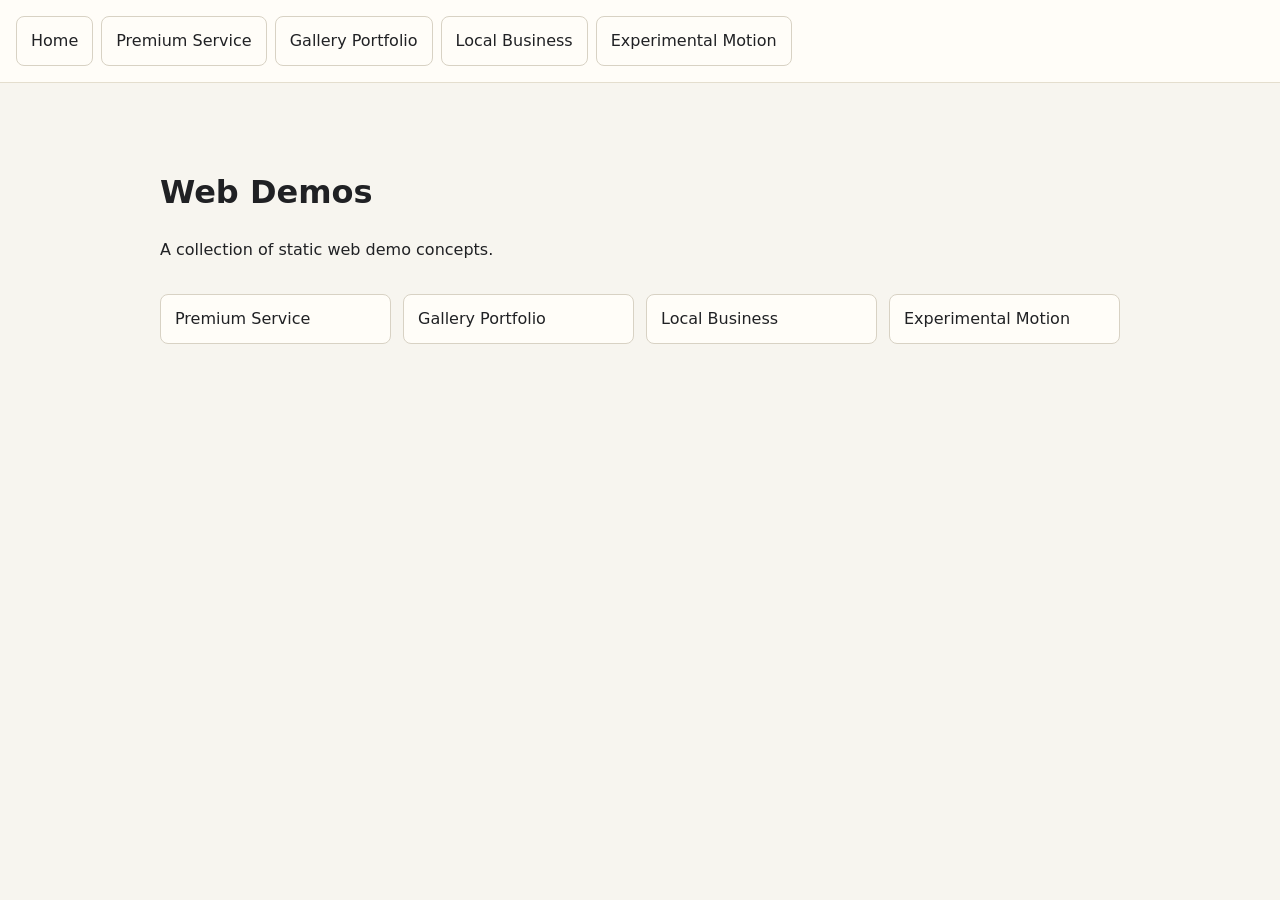
==== index.html @ 53f395d7 "initial commit" ====
<!doctype html>
<html lang="en">
  <head>
    <meta charset="utf-8">
    <meta name="viewport" content="width=device-width, initial-scale=1">
    <title>Web Demos</title>
    <link rel="stylesheet" href="shared/base.css">
    <script src="shared/nav.js" defer></script>
  </head>
  <body>
    <main class="site-shell">
      <h1>Web Demos</h1>
      <p>A collection of static web demo concepts.</p>
      <nav class="demo-list" aria-label="Demo pages">
        <a href="premium-service/">Premium Service</a>
        <a href="gallery-portfolio/">Gallery Portfolio</a>
        <a href="local-business/">Local Business</a>
        <a href="experimental-motion/">Experimental Motion</a>
      </nav>
    </main>
  </body>
</html>
---- shared/base.css ----
:root {
  color-scheme: light;
  font-family: Inter, ui-sans-serif, system-ui, -apple-system, BlinkMacSystemFont, "Segoe UI", sans-serif;
  line-height: 1.5;
  color: #202124;
  background: #f7f5ef;
}

* {
  box-sizing: border-box;
}

body {
  min-height: 100vh;
  margin: 0;
}

a {
  color: inherit;
}

.site-shell {
  width: min(960px, calc(100% - 32px));
  margin: 0 auto;
  padding: 64px 0;
}

.demo-list {
  display: grid;
  grid-template-columns: repeat(auto-fit, minmax(180px, 1fr));
  gap: 12px;
  margin-top: 32px;
}

.demo-list a,
.site-nav a {
  border: 1px solid #d8d2c4;
  border-radius: 8px;
  padding: 12px 14px;
  text-decoration: none;
  background: #fffdf8;
}

.site-nav {
  display: flex;
  flex-wrap: wrap;
  gap: 8px;
  padding: 16px;
  border-bottom: 1px solid #e4dece;
  background: #fffdf8;
}
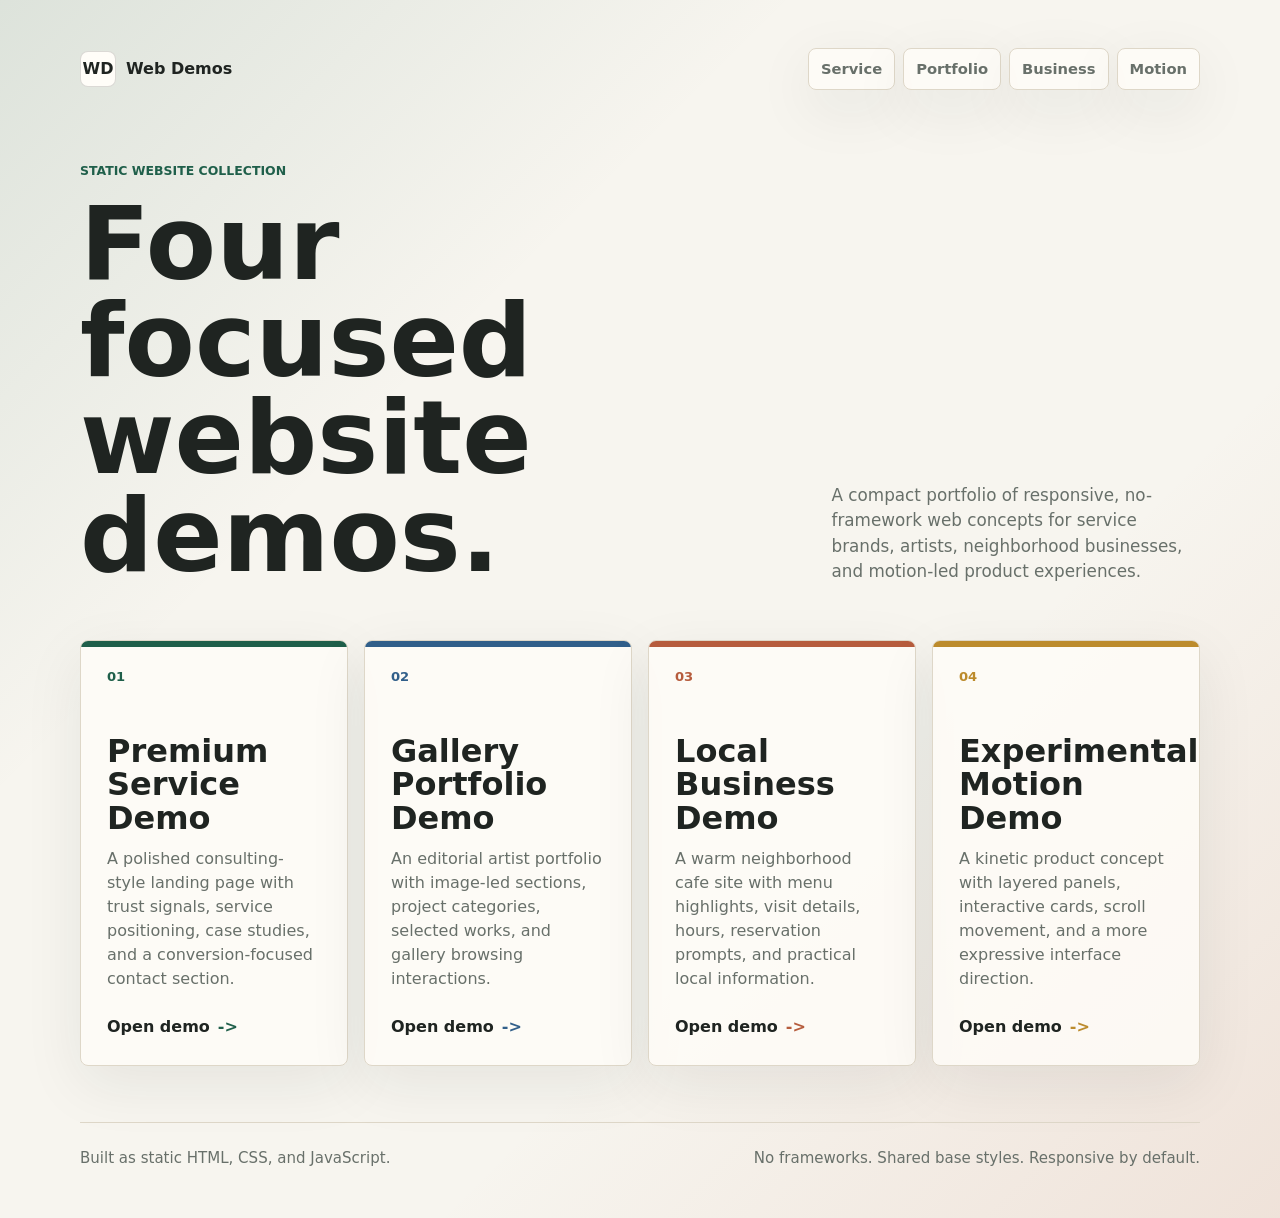
==== commit fab4aab8: "root" ====
--- a/index.html
+++ b/index.html
@@ -3,20 +3,348 @@
   <head>
     <meta charset="utf-8">
     <meta name="viewport" content="width=device-width, initial-scale=1">
-    <title>Web Demos</title>
+    <meta
+      name="description"
+      content="A curated index of four static website demos: premium service, gallery portfolio, local business, and experimental motion."
+    >
+    <title>Web Demos | Static Website Collection</title>
     <link rel="stylesheet" href="shared/base.css">
-    <script src="shared/nav.js" defer></script>
+    <style>
+      :root {
+        --ink: #1f2421;
+        --muted: #68706a;
+        --paper: #f7f5ef;
+        --panel: #fffdf8;
+        --line: #ded7c8;
+        --forest: #1f5f4a;
+        --clay: #b65c3d;
+        --blue: #315f8a;
+        --gold: #bc8b2c;
+      }
+
+      body {
+        color: var(--ink);
+        background:
+          linear-gradient(135deg, rgba(31, 95, 74, 0.12), transparent 32%),
+          linear-gradient(315deg, rgba(182, 92, 61, 0.12), transparent 34%),
+          var(--paper);
+      }
+
+      .index-shell {
+        width: min(1120px, calc(100% - 32px));
+        margin: 0 auto;
+        padding: 48px 0;
+      }
+
+      .index-header {
+        display: flex;
+        align-items: center;
+        justify-content: space-between;
+        gap: 24px;
+        padding-bottom: 72px;
+      }
+
+      .brand {
+        display: inline-flex;
+        align-items: center;
+        gap: 10px;
+        color: inherit;
+        font-weight: 800;
+        text-decoration: none;
+      }
+
+      .brand-mark {
+        display: grid;
+        width: 36px;
+        height: 36px;
+        place-items: center;
+        border: 1px solid rgba(31, 36, 33, 0.16);
+        border-radius: 8px;
+        background: var(--panel);
+      }
+
+      .index-nav {
+        display: flex;
+        flex-wrap: wrap;
+        gap: 8px;
+        justify-content: flex-end;
+      }
+
+      .index-nav a,
+      .demo-card {
+        border: 1px solid var(--line);
+        border-radius: 8px;
+        background: rgba(255, 253, 248, 0.82);
+        box-shadow: 0 18px 60px rgba(31, 36, 33, 0.08);
+      }
+
+      .index-nav a {
+        padding: 9px 12px;
+        color: var(--muted);
+        font-size: 0.92rem;
+        font-weight: 700;
+        text-decoration: none;
+      }
+
+      .index-nav a:hover,
+      .index-nav a:focus-visible {
+        color: var(--ink);
+        border-color: rgba(31, 36, 33, 0.32);
+      }
+
+      .hero {
+        display: grid;
+        grid-template-columns: minmax(0, 1.05fr) minmax(260px, 0.55fr);
+        gap: 48px;
+        align-items: end;
+        padding-bottom: 56px;
+      }
+
+      .eyebrow {
+        margin: 0 0 14px;
+        color: var(--forest);
+        font-size: 0.78rem;
+        font-weight: 800;
+        text-transform: uppercase;
+      }
+
+      h1 {
+        max-width: 760px;
+        margin: 0;
+        font-size: clamp(3rem, 8vw, 6.8rem);
+        line-height: 0.95;
+        letter-spacing: 0;
+      }
+
+      .hero p:not(.eyebrow) {
+        max-width: 440px;
+        margin: 0;
+        color: var(--muted);
+        font-size: 1.05rem;
+      }
+
+      .demo-grid {
+        display: grid;
+        grid-template-columns: repeat(4, minmax(0, 1fr));
+        gap: 16px;
+        margin: 0;
+        padding: 0;
+        list-style: none;
+      }
+
+      .demo-card {
+        position: relative;
+        min-height: 260px;
+        overflow: hidden;
+        transition: transform 180ms ease, border-color 180ms ease, box-shadow 180ms ease;
+      }
+
+      .demo-card::before {
+        position: absolute;
+        inset: 0;
+        height: 6px;
+        content: "";
+        background: var(--accent);
+      }
+
+      .demo-card:hover,
+      .demo-card:focus-within {
+        transform: translateY(-4px);
+        border-color: rgba(31, 36, 33, 0.34);
+        box-shadow: 0 24px 70px rgba(31, 36, 33, 0.12);
+      }
+
+      .demo-card a {
+        display: grid;
+        min-height: 260px;
+        padding: 26px;
+        color: inherit;
+        text-decoration: none;
+      }
+
+      .demo-number {
+        color: var(--accent);
+        font-size: 0.82rem;
+        font-weight: 800;
+      }
+
+      .demo-card h2 {
+        align-self: end;
+        margin: 48px 0 12px;
+        font-size: clamp(1.45rem, 3vw, 2rem);
+        line-height: 1.05;
+        letter-spacing: 0;
+      }
+
+      .demo-card p {
+        margin: 0 0 24px;
+        color: var(--muted);
+      }
+
+      .demo-action {
+        align-self: end;
+        display: inline-flex;
+        align-items: center;
+        gap: 8px;
+        color: var(--ink);
+        font-weight: 800;
+      }
+
+      .demo-action::after {
+        content: "->";
+        color: var(--accent);
+      }
+
+      .page-footer {
+        display: flex;
+        justify-content: space-between;
+        gap: 24px;
+        margin-top: 56px;
+        padding-top: 24px;
+        border-top: 1px solid var(--line);
+        color: var(--muted);
+        font-size: 0.94rem;
+      }
+
+      @media (max-width: 900px) {
+        .index-header,
+        .hero,
+        .page-footer {
+          align-items: flex-start;
+          grid-template-columns: 1fr;
+        }
+
+        .index-header,
+        .page-footer {
+          flex-direction: column;
+        }
+
+        .index-header {
+          padding-bottom: 48px;
+        }
+
+        .index-nav {
+          justify-content: flex-start;
+        }
+
+        .demo-grid {
+          grid-template-columns: repeat(2, minmax(0, 1fr));
+        }
+      }
+
+      @media (max-width: 560px) {
+        .index-shell {
+          width: min(100% - 24px, 1120px);
+          padding: 28px 0;
+        }
+
+        .index-nav a {
+          flex: 1 1 calc(50% - 8px);
+          text-align: center;
+        }
+
+        .hero {
+          gap: 24px;
+          padding-bottom: 36px;
+        }
+
+        h1 {
+          font-size: 3.1rem;
+        }
+
+        .demo-grid {
+          grid-template-columns: 1fr;
+        }
+
+        .demo-card,
+        .demo-card a {
+          min-height: 230px;
+        }
+      }
+    </style>
   </head>
   <body>
-    <main class="site-shell">
-      <h1>Web Demos</h1>
-      <p>A collection of static web demo concepts.</p>
-      <nav class="demo-list" aria-label="Demo pages">
-        <a href="premium-service/">Premium Service</a>
-        <a href="gallery-portfolio/">Gallery Portfolio</a>
-        <a href="local-business/">Local Business</a>
-        <a href="experimental-motion/">Experimental Motion</a>
-      </nav>
-    </main>
+    <div class="index-shell">
+      <header class="index-header" aria-label="Site header">
+        <a class="brand" href="/" aria-label="Web Demos home">
+          <span class="brand-mark" aria-hidden="true">WD</span>
+          <span>Web Demos</span>
+        </a>
+        <nav class="index-nav" aria-label="Demo shortcuts">
+          <a href="/premium-service/">Service</a>
+          <a href="/gallery-portfolio/">Portfolio</a>
+          <a href="/local-business/">Business</a>
+          <a href="/experimental-motion/">Motion</a>
+        </nav>
+      </header>
+
+      <main>
+        <section class="hero" aria-labelledby="page-title">
+          <div>
+            <p class="eyebrow">Static website collection</p>
+            <h1 id="page-title">Four focused website demos.</h1>
+          </div>
+          <p>
+            A compact portfolio of responsive, no-framework web concepts for service brands,
+            artists, neighborhood businesses, and motion-led product experiences.
+          </p>
+        </section>
+
+        <ol class="demo-grid" aria-label="Website demos">
+          <li class="demo-card" style="--accent: var(--forest)">
+            <a href="/premium-service/">
+              <span class="demo-number">01</span>
+              <h2>Premium Service Demo</h2>
+              <p>
+                A polished consulting-style landing page with trust signals,
+                service positioning, case studies, and a conversion-focused contact section.
+              </p>
+              <span class="demo-action">Open demo</span>
+            </a>
+          </li>
+
+          <li class="demo-card" style="--accent: var(--blue)">
+            <a href="/gallery-portfolio/">
+              <span class="demo-number">02</span>
+              <h2>Gallery Portfolio Demo</h2>
+              <p>
+                An editorial artist portfolio with image-led sections,
+                project categories, selected works, and gallery browsing interactions.
+              </p>
+              <span class="demo-action">Open demo</span>
+            </a>
+          </li>
+
+          <li class="demo-card" style="--accent: var(--clay)">
+            <a href="/local-business/">
+              <span class="demo-number">03</span>
+              <h2>Local Business Demo</h2>
+              <p>
+                A warm neighborhood cafe site with menu highlights, visit details,
+                hours, reservation prompts, and practical local information.
+              </p>
+              <span class="demo-action">Open demo</span>
+            </a>
+          </li>
+
+          <li class="demo-card" style="--accent: var(--gold)">
+            <a href="/experimental-motion/">
+              <span class="demo-number">04</span>
+              <h2>Experimental Motion Demo</h2>
+              <p>
+                A kinetic product concept with layered panels, interactive cards,
+                scroll movement, and a more expressive interface direction.
+              </p>
+              <span class="demo-action">Open demo</span>
+            </a>
+          </li>
+        </ol>
+      </main>
+
+      <footer class="page-footer">
+        <span>Built as static HTML, CSS, and JavaScript.</span>
+        <span>No frameworks. Shared base styles. Responsive by default.</span>
+      </footer>
+    </div>
   </body>
 </html>
